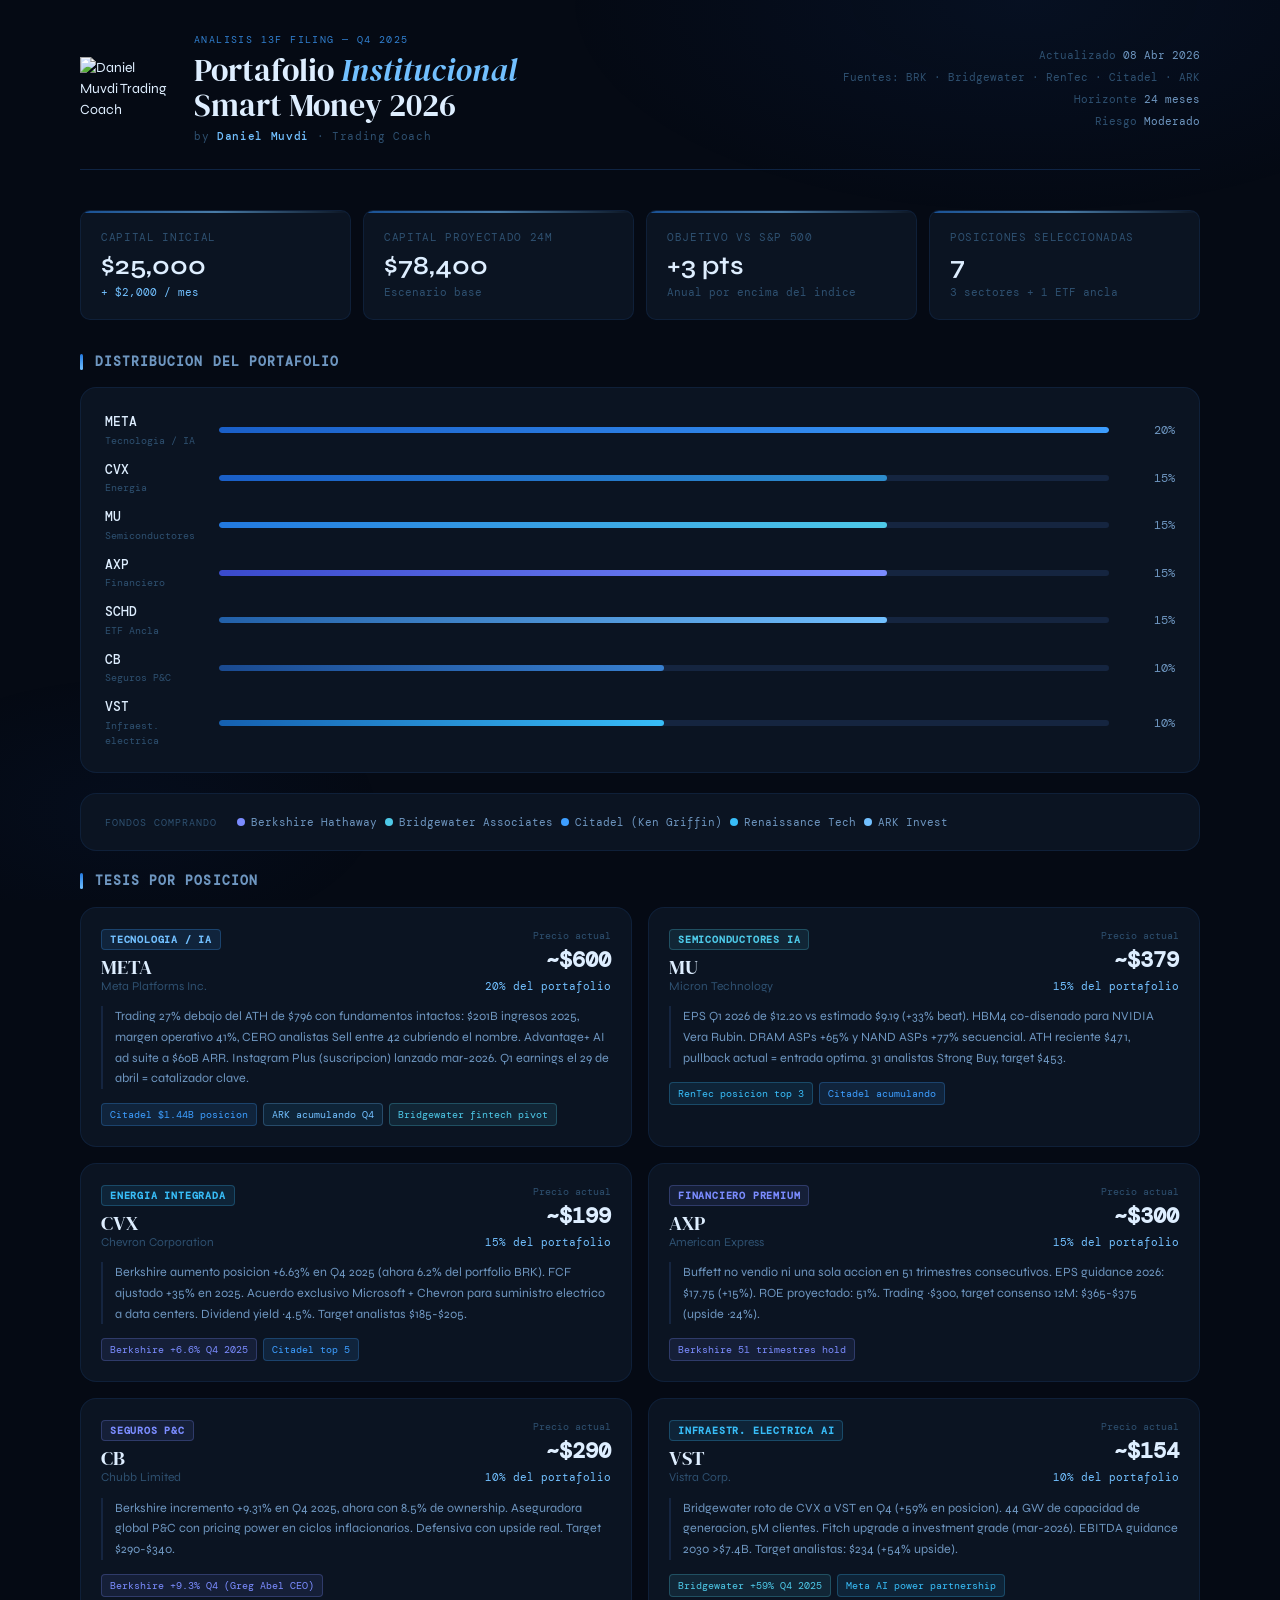
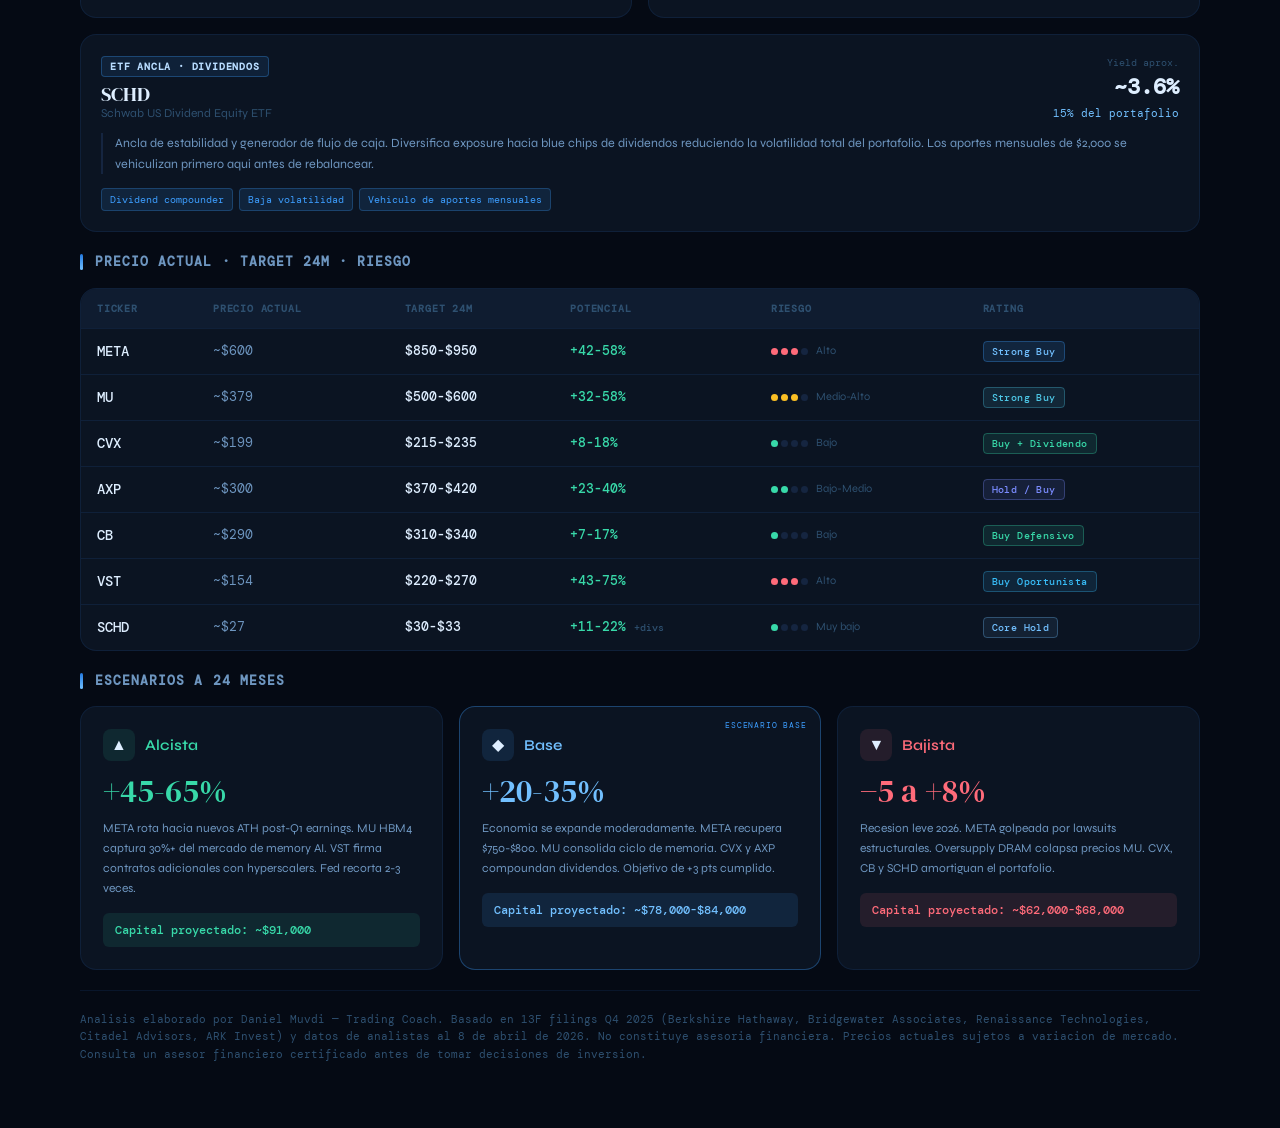
==== pages/portafolio-13f.html @ b54545f3 "Initial commit: proyecto Talent Land 2026 con portafolio 13F - index.html con navegacion basica - cs" ====
<!DOCTYPE html>
<html lang="es">
<head>
<meta charset="UTF-8">
<meta name="viewport" content="width=device-width, initial-scale=1.0">
<title>Portafolio Institucional 13F — Daniel Muvdi Trading Coach</title>
<link href="https://fonts.googleapis.com/css2?family=DM+Serif+Display:ital@0;1&family=DM+Mono:wght@400;500&family=Syne:wght@400;500;600;700&display=swap" rel="stylesheet">
<style>
  :root {
    --bg: #050a14;
    --surface: #0b1422;
    --surface2: #0f1c30;
    --surface3: #152540;
    --border: rgba(56,140,255,0.1);
    --border2: rgba(56,140,255,0.2);
    --text: #deeeff;
    --text2: #6e96c0;
    --text3: #2e5070;
    --accent: #3d9eff;
    --accent2: #72c0ff;
    --accent-dim: rgba(61,158,255,0.12);
    --blue-deep: #1a5fc8;
    --blue-mid: #2279e0;
    --blue-bright: #3d9eff;
    --blue-sky: #72c0ff;
    --blue-pale: #b8dcff;
    --green: #38d9a9;
    --green-dim: rgba(56,217,169,0.1);
    --red: #ff6b7a;
    --red-dim: rgba(255,107,122,0.1);
    --cyan: #4ec9e8;
    --cyan-dim: rgba(78,201,232,0.1);
    --indigo: #7b8cff;
    --indigo-dim: rgba(123,140,255,0.1);
    --sky: #38bdf8;
    --sky-dim: rgba(56,189,248,0.1);
    --amber: #fbbf24;
    --amber-dim: rgba(251,191,36,0.1);
    --radius: 10px;
    --radius-lg: 16px;
  }

  * { box-sizing: border-box; margin: 0; padding: 0; }

  body {
    background: var(--bg);
    color: var(--text);
    font-family: 'Syne', sans-serif;
    font-size: 14px;
    line-height: 1.5;
    min-height: 100vh;
    padding: 32px 24px 64px;
  }

  body::before {
    content: '';
    position: fixed; inset: 0;
    background:
      radial-gradient(ellipse 60% 40% at 80% 0%, rgba(30,90,200,0.08) 0%, transparent 60%),
      radial-gradient(ellipse 40% 30% at 10% 90%, rgba(20,70,160,0.06) 0%, transparent 50%);
    pointer-events: none; z-index: 0;
  }

  .container { max-width: 1120px; margin: 0 auto; position: relative; z-index: 1; }

  .header {
    display: flex;
    justify-content: space-between;
    align-items: center;
    margin-bottom: 40px;
    padding-bottom: 24px;
    border-bottom: 0.5px solid var(--border2);
  }
  .header-left { display: flex; align-items: center; gap: 24px; }
  .logo-wrap {
    flex-shrink: 0;
    display: flex;
    align-items: center;
    justify-content: center;
  }
  .eyebrow {
    font-family: 'DM Mono', monospace;
    font-size: 10px;
    color: var(--accent);
    letter-spacing: .14em;
    text-transform: uppercase;
    margin-bottom: 6px;
    opacity: .8;
  }
  .main-title {
    font-family: 'DM Serif Display', serif;
    font-size: 32px;
    font-weight: 400;
    line-height: 1.1;
    color: var(--text);
  }
  .main-title em { font-style: italic; color: var(--blue-sky); }
  .coach-tag {
    font-family: 'DM Mono', monospace;
    font-size: 11px;
    color: var(--text3);
    margin-top: 5px;
    letter-spacing: .06em;
  }
  .coach-tag strong { color: var(--accent2); font-weight: 500; }
  .header-meta {
    text-align: right;
    font-family: 'DM Mono', monospace;
    font-size: 11px;
    color: var(--text3);
    line-height: 2;
  }
  .header-meta span { color: var(--text2); }

  .metrics-row {
    display: grid;
    grid-template-columns: repeat(4, minmax(0,1fr));
    gap: 12px;
    margin-bottom: 32px;
  }
  .metric-card {
    background: var(--surface);
    border: 0.5px solid var(--border);
    border-radius: var(--radius);
    padding: 18px 20px;
    position: relative;
    overflow: hidden;
    transition: border-color .2s;
  }
  .metric-card:hover { border-color: var(--border2); }
  .metric-card::after {
    content: '';
    position: absolute;
    top: 0; left: 0; right: 0;
    height: 2px;
    background: linear-gradient(90deg, var(--blue-mid), var(--blue-sky), transparent);
    opacity: .6;
  }
  .metric-label {
    font-size: 11px;
    color: var(--text3);
    letter-spacing: .06em;
    text-transform: uppercase;
    margin-bottom: 8px;
    font-family: 'DM Mono', monospace;
  }
  .metric-value { font-size: 26px; font-weight: 600; color: var(--text); line-height: 1; }
  .metric-sub { font-size: 11px; color: var(--text3); margin-top: 5px; font-family: 'DM Mono', monospace; }
  .metric-sub.highlight { color: var(--blue-sky); }

  .section-label {
    display: flex; align-items: center; gap: 12px; margin-bottom: 16px;
  }
  .section-label::before {
    content: ''; width: 3px; height: 16px;
    background: linear-gradient(180deg, var(--blue-mid), var(--blue-sky));
    border-radius: 2px; flex-shrink: 0;
  }
  .section-label h2 {
    font-size: 13px; font-weight: 600; color: var(--text2);
    letter-spacing: .08em; text-transform: uppercase;
    font-family: 'DM Mono', monospace;
  }

  .alloc-section {
    background: var(--surface); border: 0.5px solid var(--border);
    border-radius: var(--radius-lg); padding: 24px; margin-bottom: 20px;
  }
  .alloc-bar-row {
    display: grid; grid-template-columns: 100px 1fr 52px;
    align-items: center; gap: 14px; margin-bottom: 12px;
  }
  .alloc-bar-row:last-child { margin-bottom: 0; }
  .alloc-ticker { font-family: 'DM Mono', monospace; font-size: 13px; font-weight: 500; color: var(--text); }
  .alloc-ticker small { display: block; font-size: 10px; color: var(--text3); font-weight: 400; margin-top: 1px; }
  .alloc-track { height: 6px; background: var(--surface3); border-radius: 3px; overflow: hidden; }
  .alloc-fill { height: 100%; border-radius: 3px; }
  .alloc-pct { font-family: 'DM Mono', monospace; font-size: 12px; color: var(--text2); text-align: right; }

  .positions-grid {
    display: grid; grid-template-columns: repeat(2, minmax(0,1fr));
    gap: 16px; margin-bottom: 20px;
  }
  .pos-card {
    background: var(--surface); border: 0.5px solid var(--border);
    border-radius: var(--radius-lg); padding: 20px;
    transition: border-color .2s, transform .15s;
  }
  .pos-card:hover { border-color: var(--border2); transform: translateY(-1px); }
  .pos-card.full-width { grid-column: 1 / -1; }
  .pos-header { display: flex; justify-content: space-between; align-items: flex-start; margin-bottom: 12px; }
  .pos-badge {
    display: inline-block; font-size: 10px; font-weight: 600;
    letter-spacing: .08em; text-transform: uppercase;
    padding: 2px 8px; border-radius: 4px; margin-bottom: 6px;
    font-family: 'DM Mono', monospace;
  }
  .pos-name { font-family: 'DM Serif Display', serif; font-size: 20px; color: var(--text); line-height: 1.1; }
  .pos-name small { font-family: 'Syne', sans-serif; font-size: 12px; color: var(--text3); font-weight: 400; display: block; margin-top: 2px; }
  .pos-price-block { text-align: right; }
  .pos-price-label { font-size: 10px; color: var(--text3); font-family: 'DM Mono', monospace; }
  .pos-price { font-size: 22px; font-weight: 600; color: var(--text); font-family: 'DM Mono', monospace; }
  .pos-alloc { font-size: 11px; color: var(--blue-sky); font-family: 'DM Mono', monospace; margin-top: 2px; }
  .pos-tesis {
    font-size: 12.5px; color: var(--text2); line-height: 1.65; margin-bottom: 14px;
    border-left: 2px solid var(--surface3); padding-left: 12px;
  }
  .fund-tags { display: flex; flex-wrap: wrap; gap: 6px; }
  .fund-tag {
    font-size: 10px; font-family: 'DM Mono', monospace;
    padding: 3px 8px; border-radius: 4px; border: 0.5px solid;
  }

  .table-wrap {
    background: var(--surface); border: 0.5px solid var(--border);
    border-radius: var(--radius-lg); overflow: hidden; margin-bottom: 20px;
  }
  .table-wrap table { width: 100%; border-collapse: collapse; font-size: 12.5px; }
  .table-wrap thead th {
    background: var(--surface2); font-size: 10px; font-weight: 600;
    letter-spacing: .08em; text-transform: uppercase; color: var(--text3);
    padding: 12px 16px; text-align: left; font-family: 'DM Mono', monospace;
    border-bottom: 0.5px solid var(--border);
  }
  .table-wrap tbody td { padding: 12px 16px; border-bottom: 0.5px solid var(--border); vertical-align: middle; }
  .table-wrap tbody tr:last-child td { border-bottom: none; }
  .table-wrap tbody tr:hover td { background: var(--surface2); }
  .t-ticker { font-family: 'DM Mono', monospace; font-weight: 500; font-size: 14px; color: var(--text); }
  .t-price { font-family: 'DM Mono', monospace; color: var(--text2); }
  .t-target { font-family: 'DM Mono', monospace; color: var(--text); font-weight: 500; }
  .t-up { color: var(--green); font-family: 'DM Mono', monospace; font-weight: 500; }
  .risk-bar { display: flex; align-items: center; gap: 8px; }
  .risk-dots { display: flex; gap: 3px; }
  .risk-dot { width: 7px; height: 7px; border-radius: 50%; }
  .risk-label { font-size: 11px; color: var(--text3); }
  .rating-chip {
    font-size: 10px; font-family: 'DM Mono', monospace; font-weight: 500;
    padding: 3px 8px; border-radius: 4px; border: 0.5px solid; letter-spacing: .04em;
  }

  .scenarios-grid { display: grid; grid-template-columns: repeat(3, minmax(0,1fr)); gap: 16px; margin-bottom: 20px; }
  .scenario-card {
    background: var(--surface); border: 0.5px solid var(--border);
    border-radius: var(--radius-lg); padding: 22px; position: relative; overflow: hidden;
  }
  .scenario-card.base-case { border-color: rgba(61,158,255,0.35); }
  .scenario-card.base-case::before {
    content: 'ESCENARIO BASE'; position: absolute; top: 12px; right: 14px;
    font-size: 8px; font-family: 'DM Mono', monospace; color: var(--accent);
    letter-spacing: .1em;
  }
  .sc-header { display: flex; align-items: center; gap: 10px; margin-bottom: 14px; }
  .sc-icon { width: 32px; height: 32px; border-radius: 8px; display: flex; align-items: center; justify-content: center; font-size: 16px; flex-shrink: 0; }
  .sc-title { font-size: 15px; font-weight: 600; }
  .sc-return { font-family: 'DM Serif Display', serif; font-size: 32px; margin-bottom: 12px; line-height: 1; }
  .sc-desc { font-size: 12px; color: var(--text2); line-height: 1.65; margin-bottom: 14px; }
  .sc-capital { font-family: 'DM Mono', monospace; font-size: 12px; padding: 8px 12px; border-radius: 6px; font-weight: 500; }

  .fund-legend {
    background: var(--surface); border: 0.5px solid var(--border);
    border-radius: var(--radius-lg); padding: 20px 24px; margin-bottom: 20px;
    display: flex; gap: 20px; flex-wrap: wrap; align-items: center;
  }
  .fund-legend-label { font-size: 10px; color: var(--text3); letter-spacing: .1em; text-transform: uppercase; font-family: 'DM Mono', monospace; flex-shrink: 0; }
  .fund-pills { display: flex; flex-wrap: wrap; gap: 8px; }
  .fund-pill { display: flex; align-items: center; gap: 6px; font-size: 11px; font-family: 'DM Mono', monospace; color: var(--text2); }
  .fund-pill-dot { width: 8px; height: 8px; border-radius: 50%; flex-shrink: 0; }

  .disclaimer {
    font-size: 10.5px; color: var(--text3); line-height: 1.7;
    border-top: 0.5px solid var(--border); padding-top: 20px; margin-top: 8px;
    font-family: 'DM Mono', monospace;
  }

  @keyframes fadeUp { from { opacity:0; transform:translateY(16px); } to { opacity:1; transform:translateY(0); } }
  .animate { animation: fadeUp .5s ease both; }
  .d1{animation-delay:.05s}.d2{animation-delay:.10s}.d3{animation-delay:.15s}
  .d4{animation-delay:.20s}.d5{animation-delay:.25s}.d6{animation-delay:.30s}
  .d7{animation-delay:.35s}.d8{animation-delay:.40s}.d9{animation-delay:.45s}
  .d10{animation-delay:.50s}

  @media (max-width: 780px) {
    .metrics-row { grid-template-columns: repeat(2,1fr); }
    .positions-grid { grid-template-columns: 1fr; }
    .scenarios-grid { grid-template-columns: 1fr; }
    .main-title { font-size: 24px; }
    .header { flex-direction: column; align-items: flex-start; gap: 16px; }
    .header-meta { text-align: left; }
  }
</style>
</head>
<body>
<div class="container">

  <header class="header animate d1">
    <div class="header-left">
      <div class="logo-wrap">
        <img src="[data-uri]" alt="Daniel Muvdi Trading Coach" style="width:90px;height:auto;display:block;" />
      </div>
      <div class="header-text">
        <div class="eyebrow">Analisis 13F Filing — Q4 2025</div>
        <h1 class="main-title">Portafolio <em>Institucional</em><br>Smart Money 2026</h1>
        <div class="coach-tag">by <strong>Daniel Muvdi</strong> · Trading Coach</div>
      </div>
    </div>
    <div class="header-meta">
      <div>Actualizado <span>08 Abr 2026</span></div>
      <div>Fuentes: BRK · Bridgewater · RenTec · Citadel · ARK</div>
      <div>Horizonte <span>24 meses</span></div>
      <div>Riesgo <span>Moderado</span></div>
    </div>
  </header>

  <div class="metrics-row">
    <div class="metric-card animate d2">
      <div class="metric-label">Capital inicial</div>
      <div class="metric-value">$25,000</div>
      <div class="metric-sub highlight">+ $2,000 / mes</div>
    </div>
    <div class="metric-card animate d3">
      <div class="metric-label">Capital proyectado 24M</div>
      <div class="metric-value">$78,400</div>
      <div class="metric-sub">Escenario base</div>
    </div>
    <div class="metric-card animate d4">
      <div class="metric-label">Objetivo vs S&amp;P 500</div>
      <div class="metric-value">+3 pts</div>
      <div class="metric-sub">Anual por encima del indice</div>
    </div>
    <div class="metric-card animate d5">
      <div class="metric-label">Posiciones seleccionadas</div>
      <div class="metric-value">7</div>
      <div class="metric-sub">3 sectores + 1 ETF ancla</div>
    </div>
  </div>

  <div class="section-label animate d5"><h2>Distribucion del portafolio</h2></div>
  <div class="alloc-section animate d6">
    <div class="alloc-bar-row">
      <div class="alloc-ticker">META <small>Tecnologia / IA</small></div>
      <div class="alloc-track"><div class="alloc-fill" style="width:100%;background:linear-gradient(90deg,#1a5fc8,#3d9eff)"></div></div>
      <div class="alloc-pct">20%</div>
    </div>
    <div class="alloc-bar-row">
      <div class="alloc-ticker">CVX <small>Energia</small></div>
      <div class="alloc-track"><div class="alloc-fill" style="width:75%;background:linear-gradient(90deg,#1a5fc8,#2d8ccc)"></div></div>
      <div class="alloc-pct">15%</div>
    </div>
    <div class="alloc-bar-row">
      <div class="alloc-ticker">MU <small>Semiconductores</small></div>
      <div class="alloc-track"><div class="alloc-fill" style="width:75%;background:linear-gradient(90deg,#2279e0,#4ec9e8)"></div></div>
      <div class="alloc-pct">15%</div>
    </div>
    <div class="alloc-bar-row">
      <div class="alloc-ticker">AXP <small>Financiero</small></div>
      <div class="alloc-track"><div class="alloc-fill" style="width:75%;background:linear-gradient(90deg,#3a4acc,#7b8cff)"></div></div>
      <div class="alloc-pct">15%</div>
    </div>
    <div class="alloc-bar-row">
      <div class="alloc-ticker">SCHD <small>ETF Ancla</small></div>
      <div class="alloc-track"><div class="alloc-fill" style="width:75%;background:linear-gradient(90deg,#2260a8,#72c0ff)"></div></div>
      <div class="alloc-pct">15%</div>
    </div>
    <div class="alloc-bar-row">
      <div class="alloc-ticker">CB <small>Seguros P&amp;C</small></div>
      <div class="alloc-track"><div class="alloc-fill" style="width:50%;background:linear-gradient(90deg,#1a4a90,#3880d0)"></div></div>
      <div class="alloc-pct">10%</div>
    </div>
    <div class="alloc-bar-row">
      <div class="alloc-ticker">VST <small>Infraest. electrica</small></div>
      <div class="alloc-track"><div class="alloc-fill" style="width:50%;background:linear-gradient(90deg,#1560b0,#38bdf8)"></div></div>
      <div class="alloc-pct">10%</div>
    </div>
  </div>

  <div class="fund-legend animate d6">
    <div class="fund-legend-label">Fondos comprando</div>
    <div class="fund-pills">
      <div class="fund-pill"><div class="fund-pill-dot" style="background:#7b8cff"></div>Berkshire Hathaway</div>
      <div class="fund-pill"><div class="fund-pill-dot" style="background:#4ec9e8"></div>Bridgewater Associates</div>
      <div class="fund-pill"><div class="fund-pill-dot" style="background:#3d9eff"></div>Citadel (Ken Griffin)</div>
      <div class="fund-pill"><div class="fund-pill-dot" style="background:#38bdf8"></div>Renaissance Tech</div>
      <div class="fund-pill"><div class="fund-pill-dot" style="background:#72c0ff"></div>ARK Invest</div>
    </div>
  </div>

  <div class="section-label animate d7"><h2>Tesis por posicion</h2></div>
  <div class="positions-grid">
    <div class="pos-card animate d7">
      <div class="pos-header">
        <div class="pos-ticker-block">
          <div class="pos-badge" style="background:var(--accent-dim);color:var(--blue-sky);border:0.5px solid rgba(61,158,255,0.25)">Tecnologia / IA</div>
          <div class="pos-name">META<small>Meta Platforms Inc.</small></div>
        </div>
        <div class="pos-price-block">
          <div class="pos-price-label">Precio actual</div>
          <div class="pos-price">~$600</div>
          <div class="pos-alloc">20% del portafolio</div>
        </div>
      </div>
      <p class="pos-tesis">Trading 27% debajo del ATH de $796 con fundamentos intactos: $201B ingresos 2025, margen operativo 41%, CERO analistas Sell entre 42 cubriendo el nombre. Advantage+ AI ad suite a $60B ARR. Instagram Plus (suscripcion) lanzado mar-2026. Q1 earnings el 29 de abril = catalizador clave.</p>
      <div class="fund-tags">
        <div class="fund-tag" style="color:#3d9eff;border-color:rgba(61,158,255,0.25);background:var(--accent-dim)">Citadel $1.44B posicion</div>
        <div class="fund-tag" style="color:#72c0ff;border-color:rgba(114,192,255,0.25);background:var(--sky-dim)">ARK acumulando Q4</div>
        <div class="fund-tag" style="color:#4ec9e8;border-color:rgba(78,201,232,0.25);background:var(--cyan-dim)">Bridgewater fintech pivot</div>
      </div>
    </div>
    <div class="pos-card animate d7">
      <div class="pos-header">
        <div class="pos-ticker-block">
          <div class="pos-badge" style="background:var(--cyan-dim);color:var(--cyan);border:0.5px solid rgba(78,201,232,0.25)">Semiconductores IA</div>
          <div class="pos-name">MU<small>Micron Technology</small></div>
        </div>
        <div class="pos-price-block">
          <div class="pos-price-label">Precio actual</div>
          <div class="pos-price">~$379</div>
          <div class="pos-alloc">15% del portafolio</div>
        </div>
      </div>
      <p class="pos-tesis">EPS Q1 2026 de $12.20 vs estimado $9.19 (+33% beat). HBM4 co-disenado para NVIDIA Vera Rubin. DRAM ASPs +65% y NAND ASPs +77% secuencial. ATH reciente $471, pullback actual = entrada optima. 31 analistas Strong Buy, target $453.</p>
      <div class="fund-tags">
        <div class="fund-tag" style="color:#38bdf8;border-color:rgba(56,189,248,0.25);background:var(--sky-dim)">RenTec posicion top 3</div>
        <div class="fund-tag" style="color:#3d9eff;border-color:rgba(61,158,255,0.25);background:var(--accent-dim)">Citadel acumulando</div>
      </div>
    </div>
    <div class="pos-card animate d8">
      <div class="pos-header">
        <div class="pos-ticker-block">
          <div class="pos-badge" style="background:var(--sky-dim);color:var(--sky);border:0.5px solid rgba(56,189,248,0.25)">Energia integrada</div>
          <div class="pos-name">CVX<small>Chevron Corporation</small></div>
        </div>
        <div class="pos-price-block">
          <div class="pos-price-label">Precio actual</div>
          <div class="pos-price">~$199</div>
          <div class="pos-alloc">15% del portafolio</div>
        </div>
      </div>
      <p class="pos-tesis">Berkshire aumento posicion +6.63% en Q4 2025 (ahora 6.2% del portfolio BRK). FCF ajustado +35% en 2025. Acuerdo exclusivo Microsoft + Chevron para suministro electrico a data centers. Dividend yield ~4.5%. Target analistas $185-$205.</p>
      <div class="fund-tags">
        <div class="fund-tag" style="color:#7b8cff;border-color:rgba(123,140,255,0.25);background:var(--indigo-dim)">Berkshire +6.6% Q4 2025</div>
        <div class="fund-tag" style="color:#3d9eff;border-color:rgba(61,158,255,0.25);background:var(--accent-dim)">Citadel top 5</div>
      </div>
    </div>
    <div class="pos-card animate d8">
      <div class="pos-header">
        <div class="pos-ticker-block">
          <div class="pos-badge" style="background:var(--indigo-dim);color:var(--indigo);border:0.5px solid rgba(123,140,255,0.25)">Financiero premium</div>
          <div class="pos-name">AXP<small>American Express</small></div>
        </div>
        <div class="pos-price-block">
          <div class="pos-price-label">Precio actual</div>
          <div class="pos-price">~$300</div>
          <div class="pos-alloc">15% del portafolio</div>
        </div>
      </div>
      <p class="pos-tesis">Buffett no vendio ni una sola accion en 51 trimestres consecutivos. EPS guidance 2026: $17.75 (+15%). ROE proyectado: 51%. Trading ~$300, target consenso 12M: $365-$375 (upside ~24%).</p>
      <div class="fund-tags">
        <div class="fund-tag" style="color:#7b8cff;border-color:rgba(123,140,255,0.25);background:var(--indigo-dim)">Berkshire 51 trimestres hold</div>
      </div>
    </div>
    <div class="pos-card animate d9">
      <div class="pos-header">
        <div class="pos-ticker-block">
          <div class="pos-badge" style="background:var(--indigo-dim);color:var(--indigo);border:0.5px solid rgba(123,140,255,0.25)">Seguros P&amp;C</div>
          <div class="pos-name">CB<small>Chubb Limited</small></div>
        </div>
        <div class="pos-price-block">
          <div class="pos-price-label">Precio actual</div>
          <div class="pos-price">~$290</div>
          <div class="pos-alloc">10% del portafolio</div>
        </div>
      </div>
      <p class="pos-tesis">Berkshire incremento +9.31% en Q4 2025, ahora con 8.5% de ownership. Aseguradora global P&amp;C con pricing power en ciclos inflacionarios. Defensiva con upside real. Target $290-$340.</p>
      <div class="fund-tags">
        <div class="fund-tag" style="color:#7b8cff;border-color:rgba(123,140,255,0.25);background:var(--indigo-dim)">Berkshire +9.3% Q4 (Greg Abel CEO)</div>
      </div>
    </div>
    <div class="pos-card animate d9">
      <div class="pos-header">
        <div class="pos-ticker-block">
          <div class="pos-badge" style="background:var(--sky-dim);color:var(--sky);border:0.5px solid rgba(56,189,248,0.25)">Infraestr. electrica AI</div>
          <div class="pos-name">VST<small>Vistra Corp.</small></div>
        </div>
        <div class="pos-price-block">
          <div class="pos-price-label">Precio actual</div>
          <div class="pos-price">~$154</div>
          <div class="pos-alloc">10% del portafolio</div>
        </div>
      </div>
      <p class="pos-tesis">Bridgewater roto de CVX a VST en Q4 (+59% en posicion). 44 GW de capacidad de generacion, 5M clientes. Fitch upgrade a investment grade (mar-2026). EBITDA guidance 2030 &gt;$7.4B. Target analistas: $234 (+54% upside).</p>
      <div class="fund-tags">
        <div class="fund-tag" style="color:#4ec9e8;border-color:rgba(78,201,232,0.25);background:var(--cyan-dim)">Bridgewater +59% Q4 2025</div>
        <div class="fund-tag" style="color:#38bdf8;border-color:rgba(56,189,248,0.25);background:var(--sky-dim)">Meta AI power partnership</div>
      </div>
    </div>
    <div class="pos-card full-width animate d9">
      <div class="pos-header">
        <div class="pos-ticker-block">
          <div class="pos-badge" style="background:rgba(61,158,255,0.1);color:var(--blue-pale);border:0.5px solid rgba(61,158,255,0.3)">ETF Ancla · Dividendos</div>
          <div class="pos-name">SCHD<small>Schwab US Dividend Equity ETF</small></div>
        </div>
        <div class="pos-price-block">
          <div class="pos-price-label">Yield aprox.</div>
          <div class="pos-price">~3.6%</div>
          <div class="pos-alloc">15% del portafolio</div>
        </div>
      </div>
      <p class="pos-tesis">Ancla de estabilidad y generador de flujo de caja. Diversifica exposure hacia blue chips de dividendos reduciendo la volatilidad total del portafolio. Los aportes mensuales de $2,000 se vehiculizan primero aqui antes de rebalancear.</p>
      <div class="fund-tags">
        <div class="fund-tag" style="color:var(--accent);border-color:rgba(61,158,255,0.25);background:var(--accent-dim)">Dividend compounder</div>
        <div class="fund-tag" style="color:var(--accent);border-color:rgba(61,158,255,0.25);background:var(--accent-dim)">Baja volatilidad</div>
        <div class="fund-tag" style="color:var(--accent);border-color:rgba(61,158,255,0.25);background:var(--accent-dim)">Vehiculo de aportes mensuales</div>
      </div>
    </div>
  </div>

  <div class="section-label animate d9"><h2>Precio actual · Target 24M · Riesgo</h2></div>
  <div class="table-wrap animate d9">
    <table>
      <thead>
        <tr><th>Ticker</th><th>Precio actual</th><th>Target 24M</th><th>Potencial</th><th>Riesgo</th><th>Rating</th></tr>
      </thead>
      <tbody>
        <tr>
          <td class="t-ticker">META</td><td class="t-price">~$600</td><td class="t-target">$850-$950</td><td class="t-up">+42-58%</td>
          <td><div class="risk-bar"><div class="risk-dots"><div class="risk-dot" style="background:var(--red)"></div><div class="risk-dot" style="background:var(--red)"></div><div class="risk-dot" style="background:var(--red)"></div><div class="risk-dot" style="background:var(--surface3)"></div></div><span class="risk-label">Alto</span></div></td>
          <td><span class="rating-chip" style="color:var(--blue-sky);border-color:rgba(61,158,255,0.3);background:var(--accent-dim)">Strong Buy</span></td>
        </tr>
        <tr>
          <td class="t-ticker">MU</td><td class="t-price">~$379</td><td class="t-target">$500-$600</td><td class="t-up">+32-58%</td>
          <td><div class="risk-bar"><div class="risk-dots"><div class="risk-dot" style="background:var(--amber)"></div><div class="risk-dot" style="background:var(--amber)"></div><div class="risk-dot" style="background:var(--amber)"></div><div class="risk-dot" style="background:var(--surface3)"></div></div><span class="risk-label">Medio-Alto</span></div></td>
          <td><span class="rating-chip" style="color:var(--cyan);border-color:rgba(78,201,232,0.3);background:var(--cyan-dim)">Strong Buy</span></td>
        </tr>
        <tr>
          <td class="t-ticker">CVX</td><td class="t-price">~$199</td><td class="t-target">$215-$235</td><td class="t-up">+8-18%</td>
          <td><div class="risk-bar"><div class="risk-dots"><div class="risk-dot" style="background:var(--green)"></div><div class="risk-dot" style="background:var(--surface3)"></div><div class="risk-dot" style="background:var(--surface3)"></div><div class="risk-dot" style="background:var(--surface3)"></div></div><span class="risk-label">Bajo</span></div></td>
          <td><span class="rating-chip" style="color:var(--green);border-color:rgba(56,217,169,0.3);background:var(--green-dim)">Buy + Dividendo</span></td>
        </tr>
        <tr>
          <td class="t-ticker">AXP</td><td class="t-price">~$300</td><td class="t-target">$370-$420</td><td class="t-up">+23-40%</td>
          <td><div class="risk-bar"><div class="risk-dots"><div class="risk-dot" style="background:var(--green)"></div><div class="risk-dot" style="background:var(--green)"></div><div class="risk-dot" style="background:var(--surface3)"></div><div class="risk-dot" style="background:var(--surface3)"></div></div><span class="risk-label">Bajo-Medio</span></div></td>
          <td><span class="rating-chip" style="color:var(--indigo);border-color:rgba(123,140,255,0.3);background:var(--indigo-dim)">Hold / Buy</span></td>
        </tr>
        <tr>
          <td class="t-ticker">CB</td><td class="t-price">~$290</td><td class="t-target">$310-$340</td><td class="t-up">+7-17%</td>
          <td><div class="risk-bar"><div class="risk-dots"><div class="risk-dot" style="background:var(--green)"></div><div class="risk-dot" style="background:var(--surface3)"></div><div class="risk-dot" style="background:var(--surface3)"></div><div class="risk-dot" style="background:var(--surface3)"></div></div><span class="risk-label">Bajo</span></div></td>
          <td><span class="rating-chip" style="color:var(--green);border-color:rgba(56,217,169,0.3);background:var(--green-dim)">Buy Defensivo</span></td>
        </tr>
        <tr>
          <td class="t-ticker">VST</td><td class="t-price">~$154</td><td class="t-target">$220-$270</td><td class="t-up">+43-75%</td>
          <td><div class="risk-bar"><div class="risk-dots"><div class="risk-dot" style="background:var(--red)"></div><div class="risk-dot" style="background:var(--red)"></div><div class="risk-dot" style="background:var(--red)"></div><div class="risk-dot" style="background:var(--surface3)"></div></div><span class="risk-label">Alto</span></div></td>
          <td><span class="rating-chip" style="color:var(--sky);border-color:rgba(56,189,248,0.3);background:var(--sky-dim)">Buy Oportunista</span></td>
        </tr>
        <tr>
          <td class="t-ticker">SCHD</td><td class="t-price">~$27</td><td class="t-target">$30-$33</td>
          <td class="t-up">+11-22% <span style="font-size:10px;color:var(--text3)">+divs</span></td>
          <td><div class="risk-bar"><div class="risk-dots"><div class="risk-dot" style="background:var(--green)"></div><div class="risk-dot" style="background:var(--surface3)"></div><div class="risk-dot" style="background:var(--surface3)"></div><div class="risk-dot" style="background:var(--surface3)"></div></div><span class="risk-label">Muy bajo</span></div></td>
          <td><span class="rating-chip" style="color:var(--blue-sky);border-color:rgba(114,192,255,0.3);background:rgba(114,192,255,0.08)">Core Hold</span></td>
        </tr>
      </tbody>
    </table>
  </div>

  <div class="section-label animate d10"><h2>Escenarios a 24 meses</h2></div>
  <div class="scenarios-grid animate d10">
    <div class="scenario-card">
      <div class="sc-header">
        <div class="sc-icon" style="background:var(--green-dim)">&#9650;</div>
        <div class="sc-title" style="color:var(--green)">Alcista</div>
      </div>
      <div class="sc-return" style="color:var(--green)">+45-65%</div>
      <p class="sc-desc">META rota hacia nuevos ATH post-Q1 earnings. MU HBM4 captura 30%+ del mercado de memory AI. VST firma contratos adicionales con hyperscalers. Fed recorta 2-3 veces.</p>
      <div class="sc-capital" style="background:var(--green-dim);color:var(--green)">Capital proyectado: ~$91,000</div>
    </div>
    <div class="scenario-card base-case">
      <div class="sc-header">
        <div class="sc-icon" style="background:var(--accent-dim)">&#9670;</div>
        <div class="sc-title" style="color:var(--blue-sky)">Base</div>
      </div>
      <div class="sc-return" style="color:var(--blue-sky)">+20-35%</div>
      <p class="sc-desc">Economia se expande moderadamente. META recupera $750-$800. MU consolida ciclo de memoria. CVX y AXP compoundan dividendos. Objetivo de +3 pts cumplido.</p>
      <div class="sc-capital" style="background:var(--accent-dim);color:var(--blue-sky)">Capital proyectado: ~$78,000-$84,000</div>
    </div>
    <div class="scenario-card">
      <div class="sc-header">
        <div class="sc-icon" style="background:var(--red-dim)">&#9660;</div>
        <div class="sc-title" style="color:var(--red)">Bajista</div>
      </div>
      <div class="sc-return" style="color:var(--red)">&minus;5 a +8%</div>
      <p class="sc-desc">Recesion leve 2026. META golpeada por lawsuits estructurales. Oversupply DRAM colapsa precios MU. CVX, CB y SCHD amortiguan el portafolio.</p>
      <div class="sc-capital" style="background:var(--red-dim);color:var(--red)">Capital proyectado: ~$62,000-$68,000</div>
    </div>
  </div>

  <div class="disclaimer animate d10">
    Analisis elaborado por Daniel Muvdi — Trading Coach. Basado en 13F filings Q4 2025 (Berkshire Hathaway, Bridgewater Associates, Renaissance Technologies, Citadel Advisors, ARK Invest) y datos de analistas al 8 de abril de 2026.
    No constituye asesoria financiera. Precios actuales sujetos a variacion de mercado.
    Consulta un asesor financiero certificado antes de tomar decisiones de inversion.
  </div>

</div>
</body>
</html>
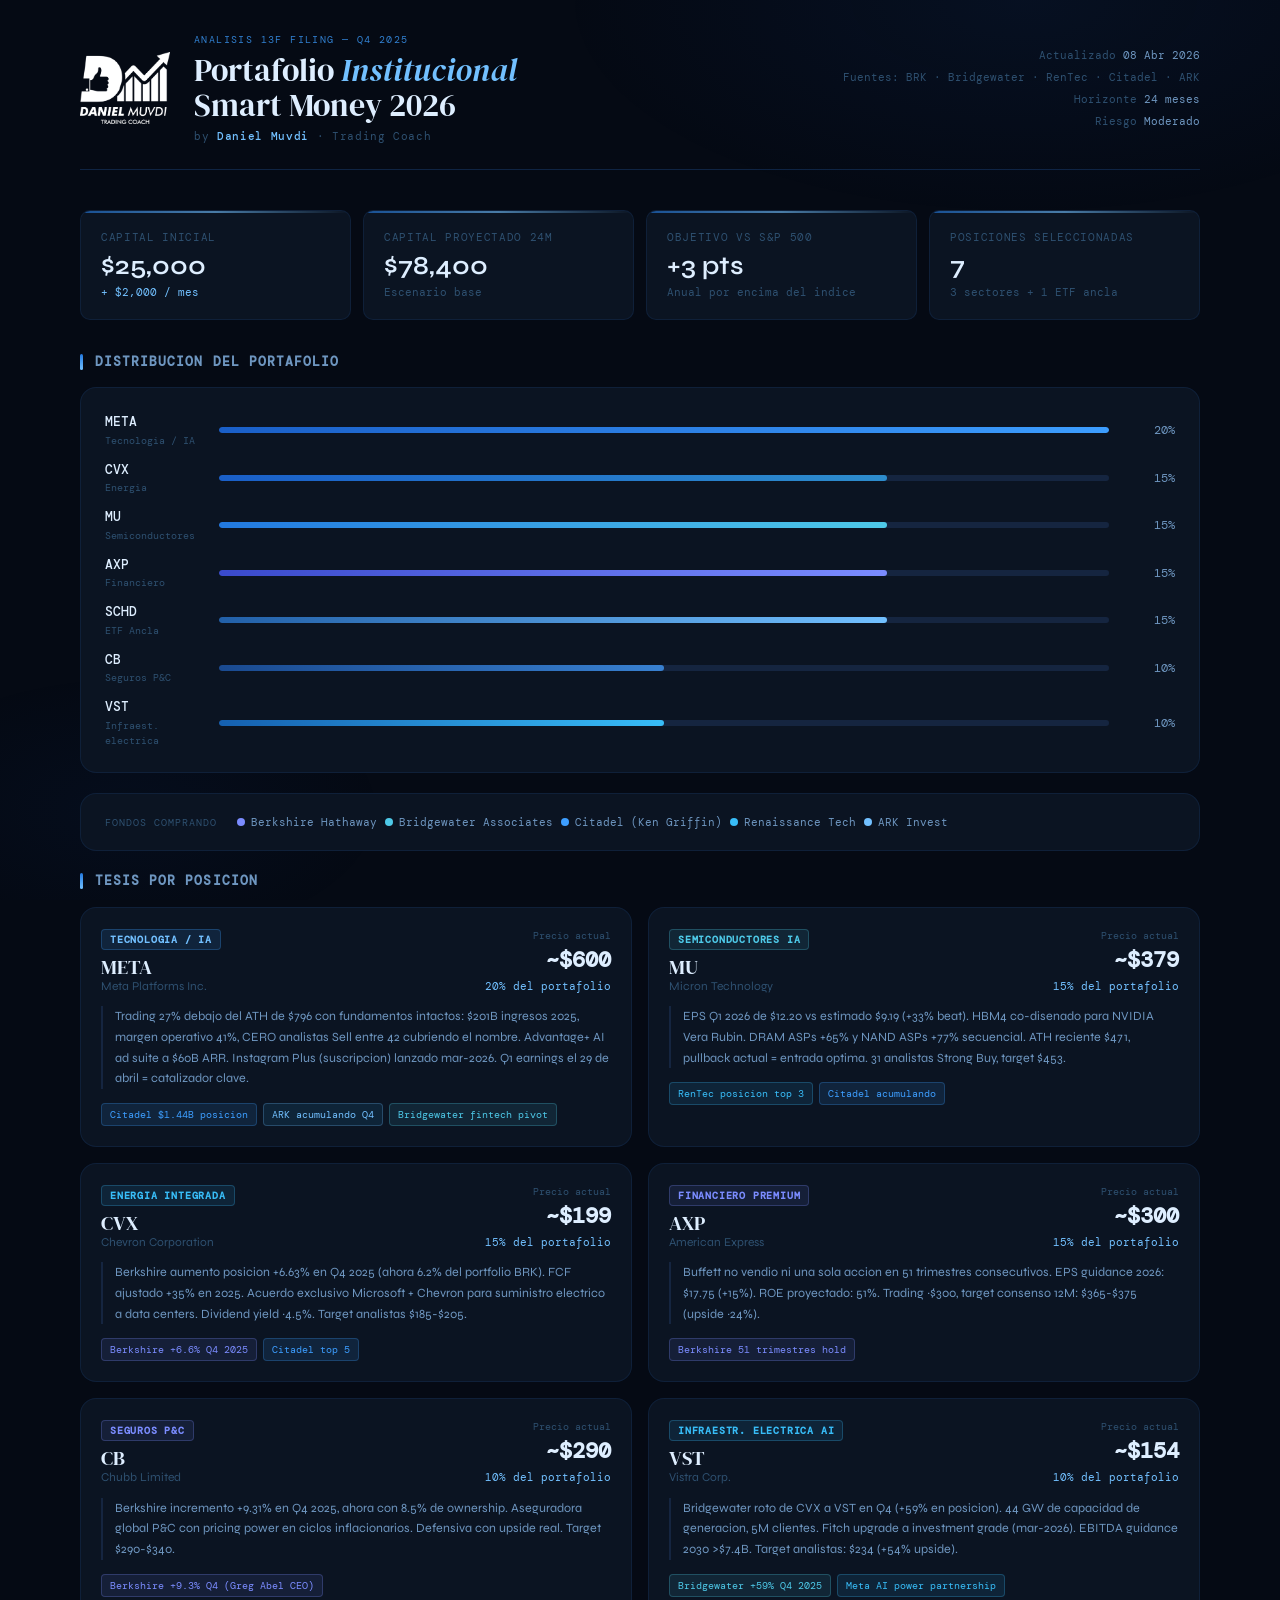
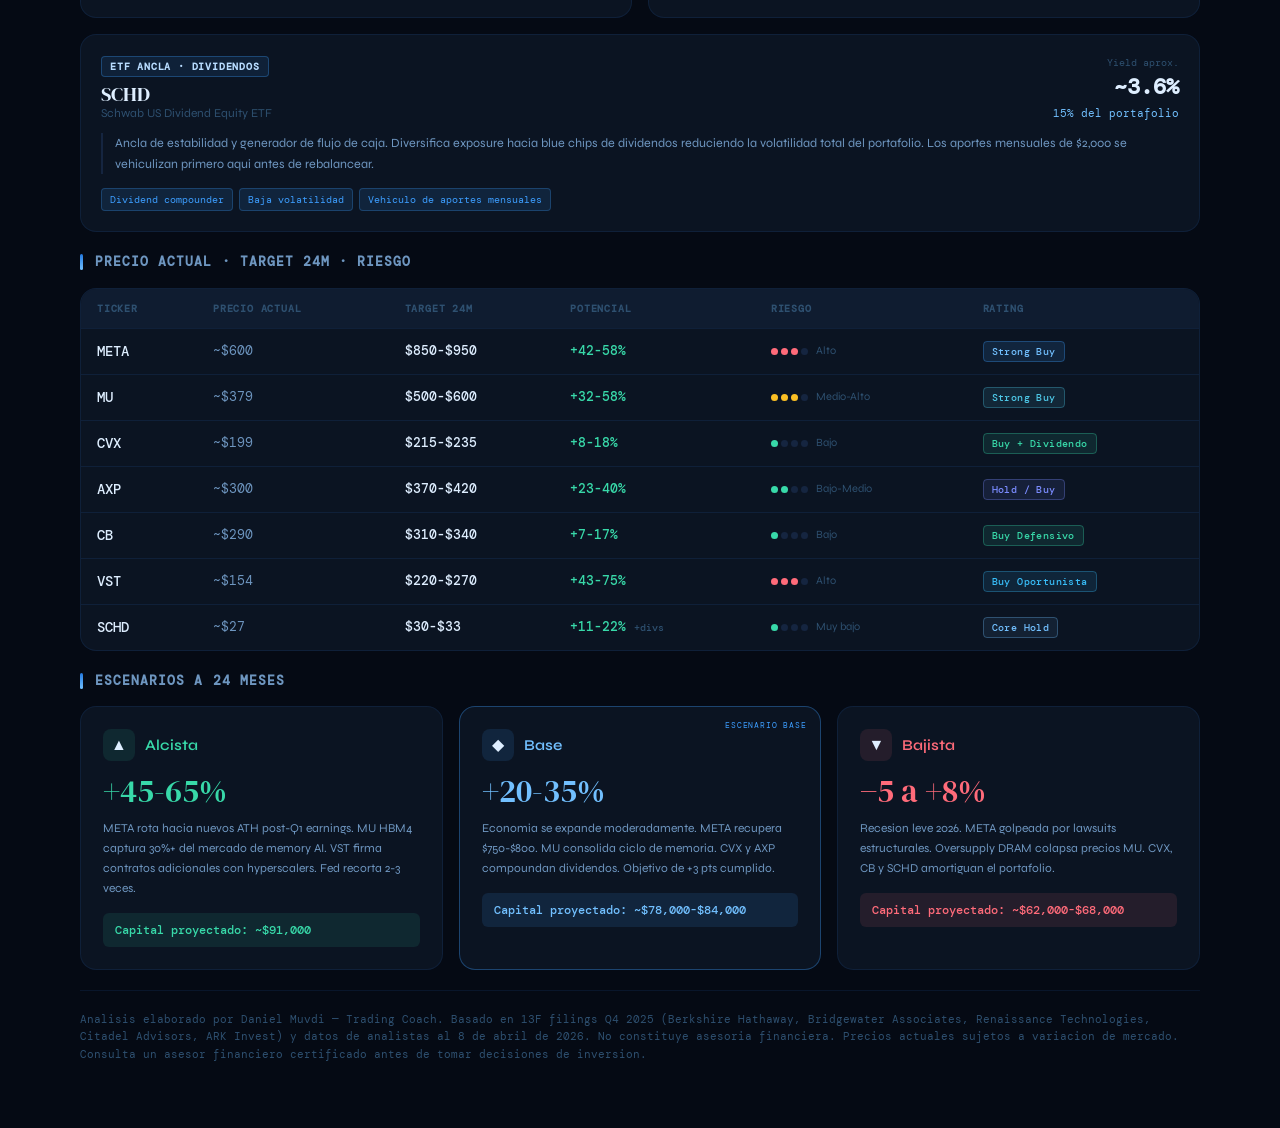
==== commit e909ecca: "fix: usar logo-white.png local en vez de base64 incrustado Co-Authored-By: Claude Opus 4.6 (1M conte" ====
--- a/pages/portafolio-13f.html
+++ b/pages/portafolio-13f.html
@@ -295,7 +295,7 @@
   <header class="header animate d1">
     <div class="header-left">
       <div class="logo-wrap">
-        <img src="[data-uri]" alt="Daniel Muvdi Trading Coach" style="width:90px;height:auto;display:block;" />
+        <img src="../public/logo-white.png" alt="Daniel Muvdi Trading Coach" style="width:90px;height:auto;display:block;" />
       </div>
       <div class="header-text">
         <div class="eyebrow">Analisis 13F Filing — Q4 2025</div>
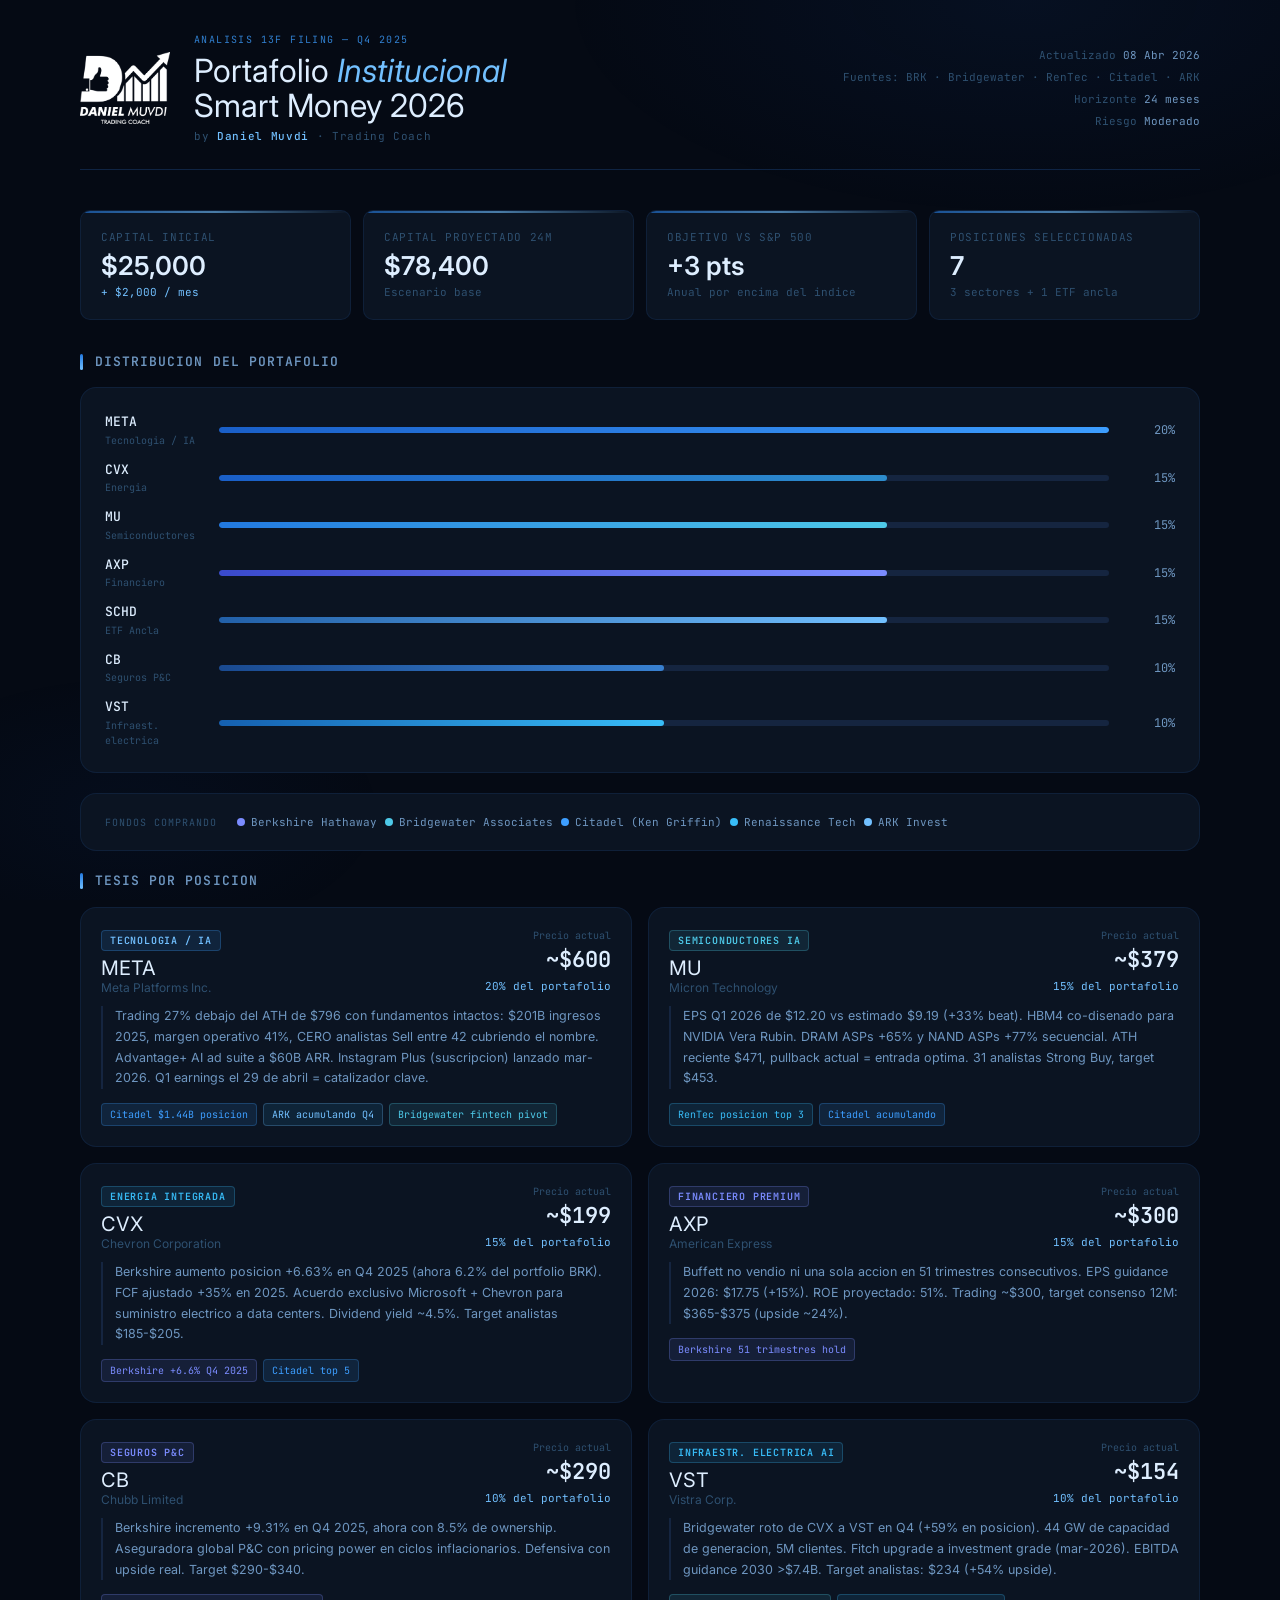
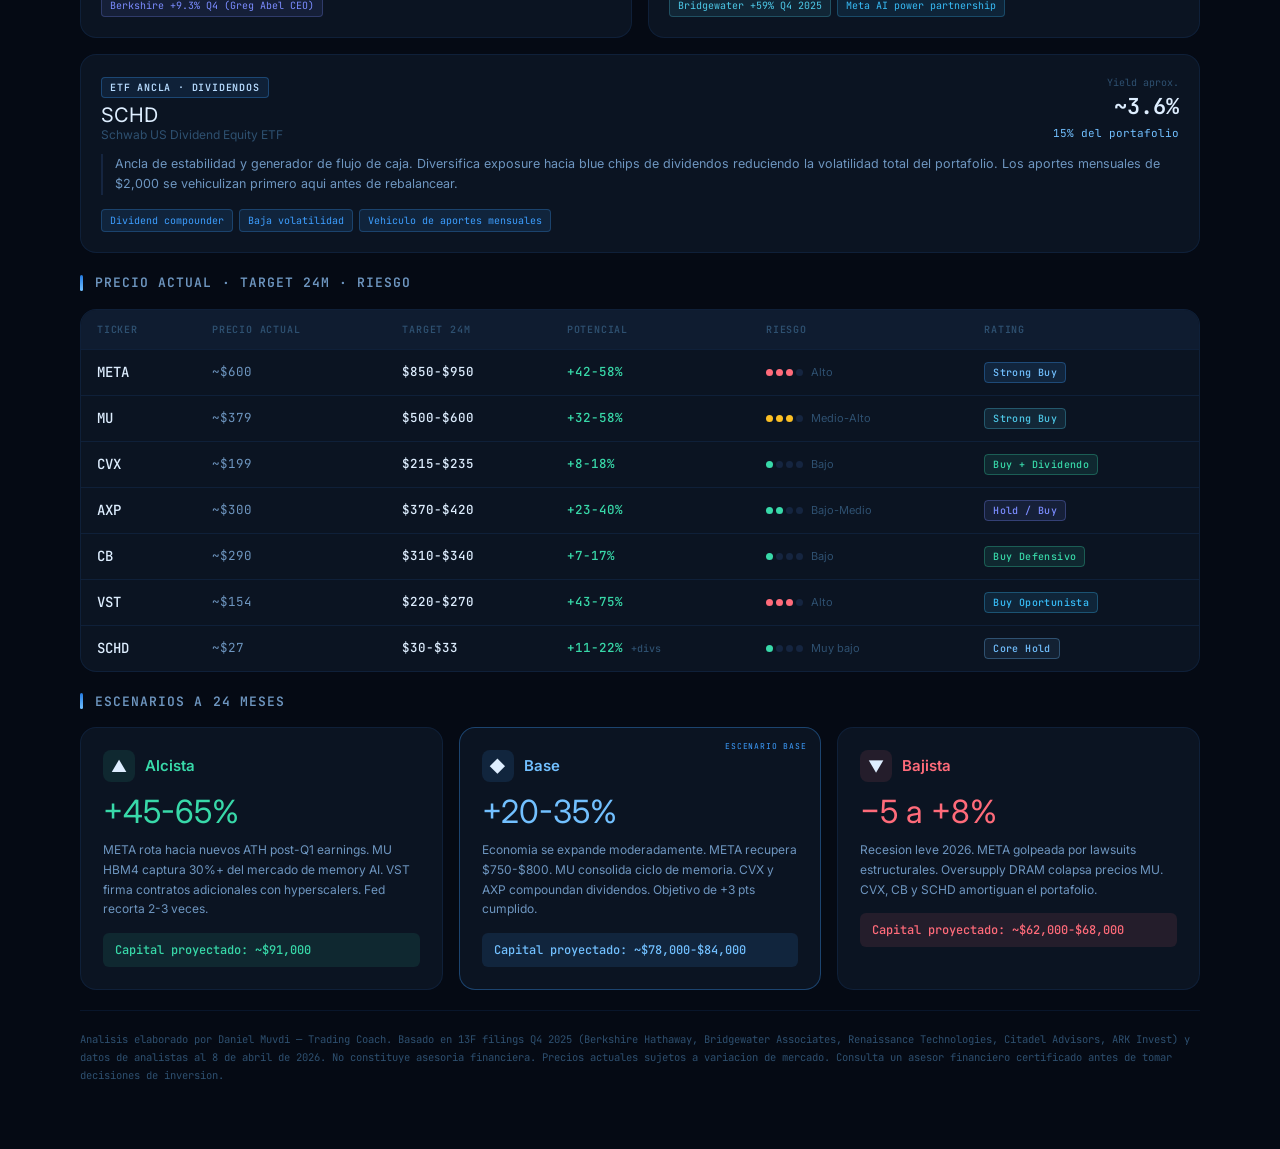
==== commit 88df8592: "feat: integrar Google Analytics G-01W8ZVH3S3 en todas las paginas Snippet gtag.js agregado al <head>" ====
--- a/pages/portafolio-13f.html
+++ b/pages/portafolio-13f.html
@@ -4,7 +4,10 @@
 <meta charset="UTF-8">
 <meta name="viewport" content="width=device-width, initial-scale=1.0">
 <title>Portafolio Institucional 13F — Daniel Muvdi Trading Coach</title>
-<link href="https://fonts.googleapis.com/css2?family=DM+Serif+Display:ital@0;1&family=DM+Mono:wght@400;500&family=Syne:wght@400;500;600;700&display=swap" rel="stylesheet">
+<!-- Google Analytics -->
+<script async src="https://www.googletagmanager.com/gtag/js?id=G-01W8ZVH3S3"></script>
+<script>window.dataLayer=window.dataLayer||[];function gtag(){dataLayer.push(arguments);}gtag('js',new Date());gtag('config','G-01W8ZVH3S3');</script>
+<link href="https://fonts.googleapis.com/css2?family=Inter:wght@400;500;600;700&family=JetBrains+Mono:wght@400;500&display=swap" rel="stylesheet">
 <style>
   :root {
     --bg: #050a14;
@@ -45,7 +48,7 @@
   body {
     background: var(--bg);
     color: var(--text);
-    font-family: 'Syne', sans-serif;
+    font-family: 'Inter', sans-serif;
     font-size: 14px;
     line-height: 1.5;
     min-height: 100vh;
@@ -79,7 +82,7 @@
     justify-content: center;
   }
   .eyebrow {
-    font-family: 'DM Mono', monospace;
+    font-family: 'JetBrains Mono', monospace;
     font-size: 10px;
     color: var(--accent);
     letter-spacing: .14em;
@@ -88,7 +91,7 @@
     opacity: .8;
   }
   .main-title {
-    font-family: 'DM Serif Display', serif;
+    font-family: 'Inter', sans-serif;
     font-size: 32px;
     font-weight: 400;
     line-height: 1.1;
@@ -96,7 +99,7 @@
   }
   .main-title em { font-style: italic; color: var(--blue-sky); }
   .coach-tag {
-    font-family: 'DM Mono', monospace;
+    font-family: 'JetBrains Mono', monospace;
     font-size: 11px;
     color: var(--text3);
     margin-top: 5px;
@@ -105,7 +108,7 @@
   .coach-tag strong { color: var(--accent2); font-weight: 500; }
   .header-meta {
     text-align: right;
-    font-family: 'DM Mono', monospace;
+    font-family: 'JetBrains Mono', monospace;
     font-size: 11px;
     color: var(--text3);
     line-height: 2;
@@ -142,10 +145,10 @@
     letter-spacing: .06em;
     text-transform: uppercase;
     margin-bottom: 8px;
-    font-family: 'DM Mono', monospace;
+    font-family: 'JetBrains Mono', monospace;
   }
   .metric-value { font-size: 26px; font-weight: 600; color: var(--text); line-height: 1; }
-  .metric-sub { font-size: 11px; color: var(--text3); margin-top: 5px; font-family: 'DM Mono', monospace; }
+  .metric-sub { font-size: 11px; color: var(--text3); margin-top: 5px; font-family: 'JetBrains Mono', monospace; }
   .metric-sub.highlight { color: var(--blue-sky); }
 
   .section-label {
@@ -159,7 +162,7 @@
   .section-label h2 {
     font-size: 13px; font-weight: 600; color: var(--text2);
     letter-spacing: .08em; text-transform: uppercase;
-    font-family: 'DM Mono', monospace;
+    font-family: 'JetBrains Mono', monospace;
   }
 
   .alloc-section {
@@ -171,11 +174,11 @@
     align-items: center; gap: 14px; margin-bottom: 12px;
   }
   .alloc-bar-row:last-child { margin-bottom: 0; }
-  .alloc-ticker { font-family: 'DM Mono', monospace; font-size: 13px; font-weight: 500; color: var(--text); }
+  .alloc-ticker { font-family: 'JetBrains Mono', monospace; font-size: 13px; font-weight: 500; color: var(--text); }
   .alloc-ticker small { display: block; font-size: 10px; color: var(--text3); font-weight: 400; margin-top: 1px; }
   .alloc-track { height: 6px; background: var(--surface3); border-radius: 3px; overflow: hidden; }
   .alloc-fill { height: 100%; border-radius: 3px; }
-  .alloc-pct { font-family: 'DM Mono', monospace; font-size: 12px; color: var(--text2); text-align: right; }
+  .alloc-pct { font-family: 'JetBrains Mono', monospace; font-size: 12px; color: var(--text2); text-align: right; }
 
   .positions-grid {
     display: grid; grid-template-columns: repeat(2, minmax(0,1fr));
@@ -193,21 +196,21 @@
     display: inline-block; font-size: 10px; font-weight: 600;
     letter-spacing: .08em; text-transform: uppercase;
     padding: 2px 8px; border-radius: 4px; margin-bottom: 6px;
-    font-family: 'DM Mono', monospace;
-  }
-  .pos-name { font-family: 'DM Serif Display', serif; font-size: 20px; color: var(--text); line-height: 1.1; }
-  .pos-name small { font-family: 'Syne', sans-serif; font-size: 12px; color: var(--text3); font-weight: 400; display: block; margin-top: 2px; }
+    font-family: 'JetBrains Mono', monospace;
+  }
+  .pos-name { font-family: 'Inter', sans-serif; font-size: 20px; color: var(--text); line-height: 1.1; }
+  .pos-name small { font-family: 'Inter', sans-serif; font-size: 12px; color: var(--text3); font-weight: 400; display: block; margin-top: 2px; }
   .pos-price-block { text-align: right; }
-  .pos-price-label { font-size: 10px; color: var(--text3); font-family: 'DM Mono', monospace; }
-  .pos-price { font-size: 22px; font-weight: 600; color: var(--text); font-family: 'DM Mono', monospace; }
-  .pos-alloc { font-size: 11px; color: var(--blue-sky); font-family: 'DM Mono', monospace; margin-top: 2px; }
+  .pos-price-label { font-size: 10px; color: var(--text3); font-family: 'JetBrains Mono', monospace; }
+  .pos-price { font-size: 22px; font-weight: 600; color: var(--text); font-family: 'JetBrains Mono', monospace; }
+  .pos-alloc { font-size: 11px; color: var(--blue-sky); font-family: 'JetBrains Mono', monospace; margin-top: 2px; }
   .pos-tesis {
     font-size: 12.5px; color: var(--text2); line-height: 1.65; margin-bottom: 14px;
     border-left: 2px solid var(--surface3); padding-left: 12px;
   }
   .fund-tags { display: flex; flex-wrap: wrap; gap: 6px; }
   .fund-tag {
-    font-size: 10px; font-family: 'DM Mono', monospace;
+    font-size: 10px; font-family: 'JetBrains Mono', monospace;
     padding: 3px 8px; border-radius: 4px; border: 0.5px solid;
   }
 
@@ -219,22 +222,22 @@
   .table-wrap thead th {
     background: var(--surface2); font-size: 10px; font-weight: 600;
     letter-spacing: .08em; text-transform: uppercase; color: var(--text3);
-    padding: 12px 16px; text-align: left; font-family: 'DM Mono', monospace;
+    padding: 12px 16px; text-align: left; font-family: 'JetBrains Mono', monospace;
     border-bottom: 0.5px solid var(--border);
   }
   .table-wrap tbody td { padding: 12px 16px; border-bottom: 0.5px solid var(--border); vertical-align: middle; }
   .table-wrap tbody tr:last-child td { border-bottom: none; }
   .table-wrap tbody tr:hover td { background: var(--surface2); }
-  .t-ticker { font-family: 'DM Mono', monospace; font-weight: 500; font-size: 14px; color: var(--text); }
-  .t-price { font-family: 'DM Mono', monospace; color: var(--text2); }
-  .t-target { font-family: 'DM Mono', monospace; color: var(--text); font-weight: 500; }
-  .t-up { color: var(--green); font-family: 'DM Mono', monospace; font-weight: 500; }
+  .t-ticker { font-family: 'JetBrains Mono', monospace; font-weight: 500; font-size: 14px; color: var(--text); }
+  .t-price { font-family: 'JetBrains Mono', monospace; color: var(--text2); }
+  .t-target { font-family: 'JetBrains Mono', monospace; color: var(--text); font-weight: 500; }
+  .t-up { color: var(--green); font-family: 'JetBrains Mono', monospace; font-weight: 500; }
   .risk-bar { display: flex; align-items: center; gap: 8px; }
   .risk-dots { display: flex; gap: 3px; }
   .risk-dot { width: 7px; height: 7px; border-radius: 50%; }
   .risk-label { font-size: 11px; color: var(--text3); }
   .rating-chip {
-    font-size: 10px; font-family: 'DM Mono', monospace; font-weight: 500;
+    font-size: 10px; font-family: 'JetBrains Mono', monospace; font-weight: 500;
     padding: 3px 8px; border-radius: 4px; border: 0.5px solid; letter-spacing: .04em;
   }
 
@@ -246,30 +249,30 @@
   .scenario-card.base-case { border-color: rgba(61,158,255,0.35); }
   .scenario-card.base-case::before {
     content: 'ESCENARIO BASE'; position: absolute; top: 12px; right: 14px;
-    font-size: 8px; font-family: 'DM Mono', monospace; color: var(--accent);
+    font-size: 8px; font-family: 'JetBrains Mono', monospace; color: var(--accent);
     letter-spacing: .1em;
   }
   .sc-header { display: flex; align-items: center; gap: 10px; margin-bottom: 14px; }
   .sc-icon { width: 32px; height: 32px; border-radius: 8px; display: flex; align-items: center; justify-content: center; font-size: 16px; flex-shrink: 0; }
   .sc-title { font-size: 15px; font-weight: 600; }
-  .sc-return { font-family: 'DM Serif Display', serif; font-size: 32px; margin-bottom: 12px; line-height: 1; }
+  .sc-return { font-family: 'Inter', sans-serif; font-size: 32px; margin-bottom: 12px; line-height: 1; }
   .sc-desc { font-size: 12px; color: var(--text2); line-height: 1.65; margin-bottom: 14px; }
-  .sc-capital { font-family: 'DM Mono', monospace; font-size: 12px; padding: 8px 12px; border-radius: 6px; font-weight: 500; }
+  .sc-capital { font-family: 'JetBrains Mono', monospace; font-size: 12px; padding: 8px 12px; border-radius: 6px; font-weight: 500; }
 
   .fund-legend {
     background: var(--surface); border: 0.5px solid var(--border);
     border-radius: var(--radius-lg); padding: 20px 24px; margin-bottom: 20px;
     display: flex; gap: 20px; flex-wrap: wrap; align-items: center;
   }
-  .fund-legend-label { font-size: 10px; color: var(--text3); letter-spacing: .1em; text-transform: uppercase; font-family: 'DM Mono', monospace; flex-shrink: 0; }
+  .fund-legend-label { font-size: 10px; color: var(--text3); letter-spacing: .1em; text-transform: uppercase; font-family: 'JetBrains Mono', monospace; flex-shrink: 0; }
   .fund-pills { display: flex; flex-wrap: wrap; gap: 8px; }
-  .fund-pill { display: flex; align-items: center; gap: 6px; font-size: 11px; font-family: 'DM Mono', monospace; color: var(--text2); }
+  .fund-pill { display: flex; align-items: center; gap: 6px; font-size: 11px; font-family: 'JetBrains Mono', monospace; color: var(--text2); }
   .fund-pill-dot { width: 8px; height: 8px; border-radius: 50%; flex-shrink: 0; }
 
   .disclaimer {
     font-size: 10.5px; color: var(--text3); line-height: 1.7;
     border-top: 0.5px solid var(--border); padding-top: 20px; margin-top: 8px;
-    font-family: 'DM Mono', monospace;
+    font-family: 'JetBrains Mono', monospace;
   }
 
   @keyframes fadeUp { from { opacity:0; transform:translateY(16px); } to { opacity:1; transform:translateY(0); } }
